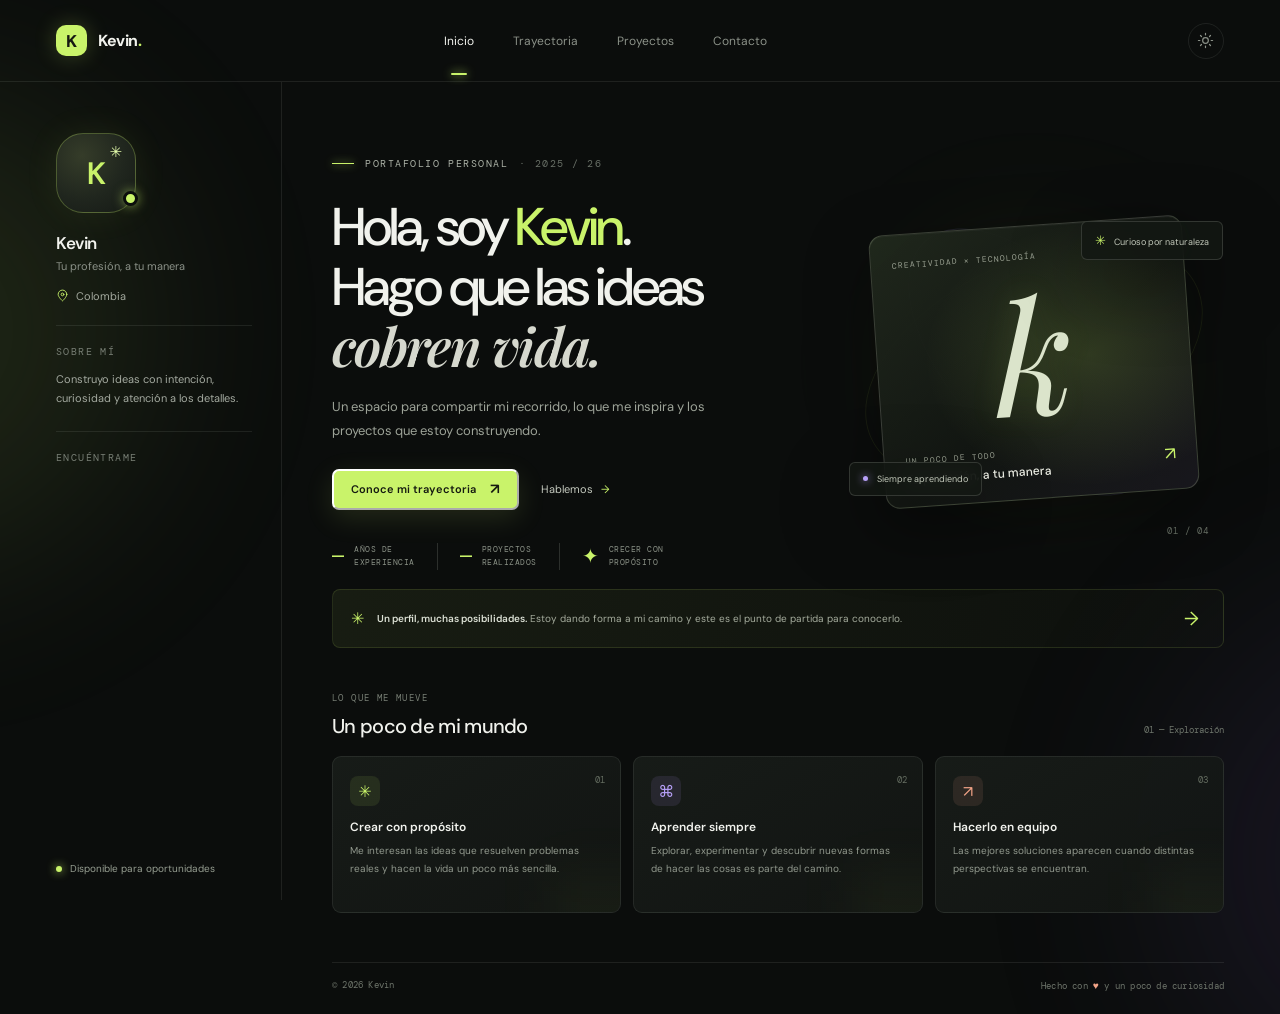
==== index.html @ b591866c "Primera versión del portafolio" ====
<!doctype html>
<html lang="es">
  <head>
    <meta charset="utf-8" />
    <meta name="viewport" content="width=device-width, initial-scale=1" />
    <meta name="theme-color" content="#0b0d0c" />
    <meta name="description" content="Portafolio, hoja de vida y perfil profesional de Kevin." />
    <title>Kevin — Portafolio & hoja de vida</title>
    <link rel="icon" href="data:image/svg+xml,%3Csvg xmlns='http://www.w3.org/2000/svg' viewBox='0 0 64 64'%3E%3Crect width='64' height='64' rx='18' fill='%23c9f36a'/%3E%3Ctext x='50%25' y='55%25' dominant-baseline='middle' text-anchor='middle' font-family='Arial' font-size='34' font-weight='700' fill='%230b0d0c'%3EK%3C/text%3E%3C/svg%3E" />
    <link rel="stylesheet" href="styles.css" />
    <script type="module" src="js/main.js"></script>
  </head>
  <body>
    <div class="ambient ambient-one" aria-hidden="true"></div>
    <div class="ambient ambient-two" aria-hidden="true"></div>
    <header class="topbar">
      <a class="brand" href="#inicio" aria-label="Kevin, inicio"><span class="brand-mark">K</span><span>Kevin<span class="brand-dot">.</span></span></a>
      <button class="menu-toggle" aria-label="Abrir menú" aria-expanded="false" aria-controls="site-nav"><span></span><span></span></button>
      <nav class="nav" id="site-nav" aria-label="Navegación principal">
        <button class="nav-link active" data-view="inicio" aria-current="page">Inicio</button>
        <button class="nav-link" data-view="trayectoria">Trayectoria</button>
        <button class="nav-link" data-view="proyectos">Proyectos</button>
        <button class="nav-link" data-view="contacto">Contacto</button>
      </nav>
      <button class="theme-toggle" aria-label="Cambiar a tema claro" title="Cambiar tema"><svg viewBox="0 0 24 24" aria-hidden="true"><circle cx="12" cy="12" r="4"/><path d="M12 2v2m0 16v2M4.93 4.93l1.42 1.42m11.3 11.3 1.42 1.42M2 12h2m16 0h2M4.93 19.07l1.42-1.42m11.3-11.3 1.42-1.42"/></svg></button>
    </header>

    <main class="page-shell">
      <aside class="side-rail" aria-label="Información de perfil">
        <div class="avatar-wrap"><div class="avatar">K<span class="avatar-spark">✳</span></div><span class="online-dot" aria-label="Disponible para conversar"></span></div>
        <p class="rail-name" data-profile="name">Kevin</p>
        <p class="rail-role" data-profile="role">Tu profesión, a tu manera</p>
        <div class="rail-location"><svg viewBox="0 0 24 24" aria-hidden="true"><path d="M20 10c0 5-8 12-8 12S4 15 4 10a8 8 0 1 1 16 0Z"/><circle cx="12" cy="10" r="2.5"/></svg><span data-profile="location">Colombia</span></div>
        <div class="rail-divider"></div>
        <p class="rail-label">SOBRE MÍ</p>
        <p class="rail-bio" data-profile="shortBio">Construyo ideas con intención, curiosidad y atención a los detalles.</p>
        <div class="rail-divider"></div>
        <p class="rail-label">ENCUÉNTRAME</p>
        <div class="mini-socials" id="mini-socials"></div>
        <div class="rail-bottom"><span class="status-pulse"></span> Disponible para oportunidades</div>
      </aside>

      <div class="content-column">
        <section class="view active" id="view-inicio" data-view-panel="inicio" aria-labelledby="hero-title">
          <div class="hero-grid">
            <div class="hero-copy">
              <div class="eyebrow"><span class="eyebrow-line"></span> PORTAFOLIO PERSONAL <span class="eyebrow-year">· 2025 / 26</span></div>
              <h1 id="hero-title">Hola, soy <span class="name-highlight" data-profile="firstName">Kevin</span>.<br />Hago que las ideas<br /><span class="serif-accent">cobren vida.</span></h1>
              <p class="hero-description" data-profile="intro">Un espacio para compartir mi recorrido, lo que me inspira y los proyectos que estoy construyendo.</p>
              <div class="hero-actions"><button class="button button-primary" data-navigate="trayectoria">Conoce mi trayectoria <span aria-hidden="true">↗</span></button><button class="text-link" data-navigate="contacto">Hablemos <span aria-hidden="true">→</span></button></div>
              <div class="hero-meta"><div class="meta-item"><span class="meta-number" data-stat="years">—</span><span class="meta-caption">AÑOS DE<br />EXPERIENCIA</span></div><span class="meta-separator"></span><div class="meta-item"><span class="meta-number" data-stat="projects">—</span><span class="meta-caption">PROYECTOS<br />REALIZADOS</span></div><span class="meta-separator"></span><div class="meta-item"><span class="meta-number" data-stat="focus">✦</span><span class="meta-caption">CRECER CON<br />PROPÓSITO</span></div></div>
            </div>
            <div class="hero-art" aria-label="Tarjeta visual de perfil"><div class="art-orbit orbit-one"></div><div class="art-orbit orbit-two"></div><div class="art-glow"></div><div class="art-card"><div class="art-card-top"><span class="art-label">CREATIVIDAD × TECNOLOGÍA</span><span class="art-menu">···</span></div><div class="art-monogram" data-monogram>k<span>.</span></div><div class="art-card-bottom"><div><span class="art-caption">UN POCO DE TODO</span><strong data-profile="role">Tu profesión, a tu manera</strong></div><span class="art-arrow">↗</span></div></div><div class="floating-tag tag-top"><span class="tag-star">✳</span> Curioso por naturaleza</div><div class="floating-tag tag-bottom"><span class="tag-pip"></span> Siempre aprendiendo</div><div class="art-index">01 / 04</div></div>
          </div>
          <div class="intro-strip"><div class="strip-icon">✳</div><p><strong>Un perfil, muchas posibilidades.</strong> Estoy dando forma a mi camino y este es el punto de partida para conocerlo.</p><button class="strip-link" data-navigate="trayectoria" aria-label="Ver hoja de vida">→</button></div>
          <div class="section-heading"><div><p class="section-kicker">LO QUE ME MUEVE</p><h2>Un poco de mi mundo</h2></div><span class="heading-note">01 — Exploración</span></div>
          <div class="interest-grid"><article class="interest-card"><span class="interest-index">01</span><div class="interest-icon icon-lime">✳</div><h3>Crear con propósito</h3><p>Me interesan las ideas que resuelven problemas reales y hacen la vida un poco más sencilla.</p><span class="card-glint"></span></article><article class="interest-card"><span class="interest-index">02</span><div class="interest-icon icon-violet">⌘</div><h3>Aprender siempre</h3><p>Explorar, experimentar y descubrir nuevas formas de hacer las cosas es parte del camino.</p><span class="card-glint"></span></article><article class="interest-card"><span class="interest-index">03</span><div class="interest-icon icon-peach">↗</div><h3>Hacerlo en equipo</h3><p>Las mejores soluciones aparecen cuando distintas perspectivas se encuentran.</p><span class="card-glint"></span></article></div>
        </section>

        <section class="view" id="view-trayectoria" data-view-panel="trayectoria" aria-labelledby="journey-title" hidden>
          <div class="page-heading"><p class="section-kicker">EL CAMINO HASTA AQUÍ <span>02 / 04</span></p><h1 id="journey-title">Trayectoria<span class="heading-period">.</span></h1><p>Una mirada a las experiencias, aprendizajes y habilidades que forman mi recorrido.</p></div>
          <div class="resume-columns"><div class="resume-main"><div class="section-heading compact"><div><p class="section-kicker">EXPERIENCIA</p><h2>Donde he aportado</h2></div></div><div class="timeline" id="experience-list"></div><div class="section-heading compact education-heading"><div><p class="section-kicker">FORMACIÓN</p><h2>Lo que he aprendido</h2></div></div><div class="timeline" id="education-list"></div></div><aside class="resume-aside"><div class="skill-card"><p class="section-kicker">HERRAMIENTAS & HABILIDADES</p><h3>Mi caja de herramientas</h3><p class="skill-intro">Cada reto es una oportunidad para aprender algo nuevo.</p><div class="skill-list" id="skills-list"></div></div><div class="quote-card"><div class="quote-mark">“</div><p data-profile="quote">Las buenas ideas toman forma cuando les damos el espacio para crecer.</p><span data-profile="name">Kevin</span></div><div class="download-card"><span class="download-icon">✳</span><span><strong>Hoja de vida en línea</strong><small>Consulta mi trayectoria aquí</small></span><span class="download-arrow">↗</span></div></aside></div>
        </section>

        <section class="view" id="view-proyectos" data-view-panel="proyectos" aria-labelledby="projects-title" hidden>
          <div class="page-heading"><p class="section-kicker">EN LO QUE ESTOY TRABAJANDO <span>03 / 04</span></p><h1 id="projects-title">Proyectos<span class="heading-period">.</span></h1><p>Ideas en proceso, experimentos y cosas que algún día empezaron con un «¿y si…?».</p></div>
          <div class="github-banner"><div class="github-banner-copy"><span class="github-kicker"><span class="github-live-dot"></span> CONECTADO CON GITHUB</span><h2>El código habla.<br /><span>Muy pronto, aquí.</span></h2><p>Mis repositorios públicos aparecerán automáticamente en cuanto publique mis primeros proyectos.</p><a class="github-profile-link" data-github-link href="https://github.com" target="_blank" rel="noreferrer">Visitar mi perfil de GitHub <span>↗</span></a></div><div class="github-visual" aria-hidden="true"><div class="github-ring ring-outer"></div><div class="github-ring ring-inner"></div><div class="github-mark">⌘</div><div class="github-spark spark-a">✦</div><div class="github-spark spark-b">✳</div><div class="github-stats"><span class="stat-dot"></span> REPOSITORIOS <strong id="repo-count">—</strong></div></div></div>
          <div class="repo-header"><div><p class="section-kicker">EN MI PERFIL</p><h2>Últimos repositorios</h2></div><span class="repo-sort">Actualizados recientemente <span>⌄</span></span></div><div class="repo-grid" id="repo-grid"><div class="repo-loading"><span class="loader-dot"></span> Consultando GitHub…</div></div><p class="github-note" id="github-note">Los proyectos se actualizan automáticamente desde GitHub.</p>
        </section>

        <section class="view" id="view-contacto" data-view-panel="contacto" aria-labelledby="contact-title" hidden>
          <div class="page-heading"><p class="section-kicker">UNA CONVERSACIÓN PUEDE SER EL COMIENZO <span>04 / 04</span></p><h1 id="contact-title">Hablemos<span class="heading-period">.</span></h1><p>¿Tienes una idea, una oportunidad o simplemente quieres saludar? Me encantará leerte.</p></div>
          <div class="contact-layout"><div class="contact-card"><div class="contact-orb"></div><p class="section-kicker">ESTOY A UN MENSAJE</p><h2>Las buenas cosas<br /><span>empiezan hablando.</span></h2><p class="contact-copy">Puedes encontrarme en mis redes o escribirme directamente. Siempre estoy abierto a conocer personas y nuevas ideas.</p><a class="button button-primary email-button" data-email-link href="mailto:hola@ejemplo.com">Escríbeme un correo <span>↗</span></a><div class="contact-decoration">✳</div></div><div class="social-panel"><p class="section-kicker">SIGAMOS EN CONTACTO</p><h3>También estoy por aquí</h3><div class="social-list" id="social-list"></div><div class="social-hint">Elige tu plataforma favorita <span>↗</span></div></div></div>
          <div class="contact-footer"><span class="footer-spark">✳</span><p>Gracias por pasar por aquí. <span>Que tengas un gran día.</span></p><span class="footer-signature">K.</span></div>
        </section>
        <footer class="site-footer"><span>© <span id="current-year"></span> <span data-profile="name">Kevin</span></span><span>Hecho con <b>♥</b> y un poco de curiosidad</span></footer>
      </div>
    </main>
    <div class="toast" role="status" aria-live="polite"></div>
  </body>
</html>
---- styles.css ----
@import url('https://fonts.googleapis.com/css2?family=DM+Mono:wght@400;500&family=DM+Sans:wght@400;500;600;700&family=Playfair+Display:ital,wght@0,600;1,600&display=swap');

:root{color-scheme:dark;--bg:#0b0d0c;--panel:#111411;--card:#151916;--card-soft:#171b18;--text:#f1f2ed;--muted:#8b9188;--dim:#596057;--line:rgba(233,239,226,.09);--line-strong:rgba(233,239,226,.15);--lime:#c9f36a;--lime-soft:rgba(201,243,106,.1);--violet:#b7a0f8;--coral:#f2a488;--blue:#82aaff;--shadow:0 24px 80px rgba(0,0,0,.3);--sans:'DM Sans',Inter,ui-sans-serif,system-ui,-apple-system,'Segoe UI',sans-serif;--mono:'DM Mono',ui-monospace,SFMono-Regular,Consolas,monospace;--serif:'Playfair Display',Georgia,serif;font-family:var(--sans);font-synthesis:none;text-rendering:optimizeLegibility;-webkit-font-smoothing:antialiased}*{box-sizing:border-box}body{margin:0;min-height:100vh;background:var(--bg);color:var(--text);transition:background .3s,color .3s;overflow-x:hidden}button,a{-webkit-tap-highlight-color:transparent}button{font:inherit}a{color:inherit;text-decoration:none}button:focus-visible,a:focus-visible{outline:2px solid var(--lime);outline-offset:4px}.ambient{position:fixed;pointer-events:none;filter:blur(110px);opacity:.12;z-index:-1;border-radius:50%}.ambient-one{width:460px;height:460px;background:#b3e563;top:100px;left:-320px}.ambient-two{width:520px;height:520px;background:#7053b7;right:-410px;top:600px}.topbar{height:82px;max-width:1392px;margin:auto;padding:0 56px;display:flex;align-items:center;border-bottom:1px solid var(--line);position:relative;z-index:20}.brand{display:flex;align-items:center;gap:11px;font-size:16px;letter-spacing:-.5px;font-weight:700}.brand-mark{width:31px;height:31px;border-radius:10px;background:var(--lime);color:#151811;display:grid;place-items:center;font-weight:800;font-size:17px;box-shadow:0 0 22px rgba(201,243,106,.24)}.brand-dot,.heading-period{color:var(--lime)}.nav{display:flex;align-items:center;gap:7px;margin:0 auto;padding-left:84px}.nav-link{position:relative;border:0;background:none;color:var(--muted);font-size:12px;padding:11px 16px;cursor:pointer;transition:color .2s}.nav-link:hover,.nav-link.active{color:var(--text)}.nav-link.active:after{content:"";position:absolute;bottom:-15px;left:50%;transform:translateX(-50%);width:16px;height:2px;border-radius:5px;background:var(--lime);box-shadow:0 0 10px var(--lime)}.theme-toggle{margin-left:auto;width:36px;height:36px;border:1px solid var(--line);border-radius:50%;display:grid;place-items:center;color:var(--muted);background:transparent;cursor:pointer;transition:.25s}.theme-toggle:hover{color:var(--lime);border-color:rgba(201,243,106,.4);transform:rotate(25deg)}.theme-toggle svg,.rail-location svg{fill:none;stroke:currentColor;stroke-width:1.7;stroke-linecap:round;stroke-linejoin:round;width:17px;height:17px}.menu-toggle{display:none}.page-shell{max-width:1392px;padding:0 56px;margin:0 auto;display:grid;grid-template-columns:226px minmax(0,1fr);gap:50px}.side-rail{position:sticky;top:0;align-self:start;min-height:calc(100vh - 82px);height:calc(100vh - 82px);border-right:1px solid var(--line);padding:51px 29px 25px 0;display:flex;flex-direction:column}.avatar-wrap{width:80px;height:80px;position:relative;margin-bottom:19px}.avatar{width:80px;height:80px;border-radius:27px;background:radial-gradient(circle at 32% 28%,#353c29,#20261e 56%,#151915);border:1px solid rgba(201,243,106,.28);display:grid;place-items:center;font-size:31px;font-weight:600;color:var(--lime);box-shadow:0 0 35px rgba(201,243,106,.08);position:relative}.avatar-spark{position:absolute;font-size:15px;right:13px;top:8px;color:#e7ffae}.online-dot{position:absolute;right:-2px;bottom:7px;width:15px;height:15px;border:3px solid var(--bg);background:var(--lime);border-radius:50%;box-shadow:0 0 11px rgba(201,243,106,.6)}.rail-name{font-weight:600;font-size:17px;letter-spacing:-.4px;margin:0 0 4px}.rail-role{font-size:11px;line-height:1.5;color:var(--muted);margin:0 0 14px}.rail-location{display:flex;align-items:center;gap:7px;color:#a3a99e;font-size:11px}.rail-location svg{width:13px;height:13px;color:var(--lime)}.rail-divider{height:1px;background:var(--line);margin:22px 0 19px}.rail-label,.section-kicker{font:10px var(--mono);letter-spacing:1.4px;color:#777e74;margin:0}.rail-bio{font-size:11px;line-height:1.8;color:#a4aaa0;margin:12px 0 0}.mini-socials{display:flex;gap:8px;margin-top:13px}.mini-social{width:31px;height:31px;border-radius:9px;border:1px solid var(--line);display:grid;place-items:center;color:#9da398;transition:.2s}.mini-social:hover{border-color:rgba(201,243,106,.45);color:var(--lime);transform:translateY(-2px);background:var(--lime-soft)}.mini-social svg,.social-icon svg{width:15px;height:15px;fill:none;stroke:currentColor;stroke-width:1.6;stroke-linecap:round;stroke-linejoin:round}.rail-bottom{margin-top:auto;color:#969e91;font-size:10px;display:flex;align-items:center;gap:8px}.status-pulse,.github-live-dot{width:6px;height:6px;border-radius:50%;background:var(--lime);box-shadow:0 0 10px var(--lime)}.content-column{min-width:0}.view{padding:57px 0 0;animation:rise .35s ease both}.view[hidden]{display:none}@keyframes rise{from{opacity:0;transform:translateY(8px)}to{opacity:1;transform:translateY(0)}}.hero-grid{min-height:446px;display:grid;grid-template-columns:1.12fr .88fr;align-items:center;gap:28px}.hero-copy{padding:7px 0 4px}.eyebrow{font:10px var(--mono);letter-spacing:1.55px;color:#acb2a7;display:flex;align-items:center;gap:11px}.eyebrow-line{height:1px;width:22px;background:var(--lime);box-shadow:0 0 8px var(--lime)}.eyebrow-year{color:#686f66}.hero-copy h1{margin:27px 0 16px;font-size:clamp(39px,4.15vw,59px);line-height:1.12;letter-spacing:-2.9px;font-weight:500}.name-highlight{color:var(--lime)}.serif-accent{font-family:var(--serif);font-style:italic;font-weight:600;letter-spacing:-1.7px;color:#d6d8ce}.hero-description{max-width:390px;color:#9da398;font-size:13px;line-height:1.9;margin:0}.hero-actions{display:flex;align-items:center;gap:22px;margin-top:25px}.button{height:41px;padding:0 17px;display:inline-flex;align-items:center;gap:14px;font-size:11px;font-weight:600;border-radius:7px;cursor:pointer;transition:transform .2s,box-shadow .2s}.button:hover{transform:translateY(-2px)}.button-primary{background:var(--lime);color:#151a10;box-shadow:0 8px 28px rgba(201,243,106,.13)}.button-primary:hover{box-shadow:0 10px 34px rgba(201,243,106,.24)}.button-primary span{font-size:15px}.text-link{border:0;background:none;color:#c4c9be;font-size:11px;cursor:pointer;padding:8px 0}.text-link span{color:var(--lime);padding-left:5px}.hero-meta{display:flex;align-items:center;gap:22px;margin-top:33px}.meta-item{display:flex;align-items:center;gap:11px}.meta-number{font:20px var(--mono);color:var(--lime);letter-spacing:-1px}.meta-caption{font:8px/1.65 var(--mono);letter-spacing:.5px;color:#8a9186}.meta-separator{width:1px;height:27px;background:var(--line-strong)}.hero-art{height:380px;position:relative;display:grid;place-items:center}.art-glow{position:absolute;width:230px;height:230px;border-radius:50%;background:rgba(184,224,91,.08);filter:blur(70px)}.art-orbit{position:absolute;border:1px solid rgba(201,243,106,.08);border-radius:50%;transform:rotate(-25deg)}.orbit-one{width:360px;height:205px}.orbit-two{width:326px;height:168px;transform:rotate(48deg);border-color:rgba(175,147,245,.12)}.art-card{z-index:1;position:relative;width:min(100%,314px);height:274px;border:1px solid rgba(220,239,198,.19);border-radius:14px;background:linear-gradient(140deg,rgba(34,42,30,.92),rgba(19,23,19,.97) 55%,rgba(25,24,30,.95));box-shadow:0 20px 65px rgba(0,0,0,.35),inset 0 1px rgba(255,255,255,.04);padding:19px 21px;overflow:hidden;transform:rotate(-4deg);transition:transform .35s,border-color .35s}.art-card:before{content:"";position:absolute;inset:-20% -10%;background:radial-gradient(ellipse at 65% 49%,rgba(201,243,106,.16),transparent 48%);pointer-events:none}.hero-art:hover .art-card{transform:rotate(-1deg) translateY(-4px);border-color:rgba(201,243,106,.35)}.art-card-top,.art-card-bottom{display:flex;justify-content:space-between;align-items:center;position:relative}.art-label,.art-caption{font:8px var(--mono);letter-spacing:1px;color:#9ba293}.art-menu{letter-spacing:2px;color:#788071}.art-monogram{position:absolute;inset:48px 0 29px;display:grid;place-items:center;font-family:var(--serif);font-style:italic;font-size:154px;line-height:1;color:#dbe4cb;text-shadow:0 0 32px rgba(201,243,106,.12)}.art-monogram span{color:var(--lime)}.art-card-bottom{position:absolute;bottom:19px;left:21px;right:21px}.art-card-bottom>div{display:grid;gap:6px}.art-card-bottom strong{font-size:12px;font-weight:500;color:#f0f2e8}.art-arrow{font-size:18px;color:var(--lime)}.floating-tag{position:absolute;z-index:2;border:1px solid var(--line-strong);background:rgba(19,23,19,.88);backdrop-filter:blur(10px);border-radius:6px;padding:10px 13px;color:#c2c8ba;font-size:9px;box-shadow:var(--shadow)}.tag-top{top:49px;right:1px}.tag-bottom{bottom:56px;left:5px}.tag-star{color:var(--lime);font-size:13px;margin-right:6px}.tag-pip{display:inline-block;width:5px;height:5px;border-radius:50%;background:var(--violet);margin:0 7px 1px 0;box-shadow:0 0 8px var(--violet)}.art-index{position:absolute;right:15px;bottom:15px;font:9px var(--mono);letter-spacing:1px;color:#687065}.intro-strip{display:flex;align-items:center;gap:13px;padding:15px 18px;background:linear-gradient(100deg,rgba(201,243,106,.065),rgba(201,243,106,.016));border:1px solid rgba(201,243,106,.12);border-radius:8px;margin:4px 0 44px}.strip-icon{font-size:16px;color:var(--lime)}.intro-strip p{font-size:10px;color:#a6ad9e;margin:0;line-height:1.7;flex:1}.intro-strip strong{font-weight:600;color:#dce1d5}.strip-link{border:0;background:none;color:var(--lime);font-size:19px;cursor:pointer}.section-heading{display:flex;justify-content:space-between;align-items:end;margin-bottom:17px}.section-heading .section-kicker{font-size:9px;margin-bottom:9px}.section-heading h2{font-size:20px;letter-spacing:-.7px;font-weight:500;margin:0}.heading-note{font:9px var(--mono);color:#6f766c;padding-bottom:3px}.interest-grid{display:grid;grid-template-columns:repeat(3,1fr);gap:12px}.interest-card{position:relative;overflow:hidden;border:1px solid var(--line);background:linear-gradient(150deg,rgba(25,30,26,.88),rgba(18,21,19,.9));border-radius:9px;padding:19px 17px 18px;min-height:157px;transition:transform .24s,border-color .24s,background .24s}.interest-card:hover{transform:translateY(-3px);border-color:rgba(201,243,106,.3);background:linear-gradient(150deg,rgba(31,38,29,.95),rgba(18,21,19,.96))}.interest-index{position:absolute;right:15px;top:17px;font:9px var(--mono);color:#656d61}.interest-icon{width:30px;height:30px;border-radius:8px;display:grid;place-items:center;font-size:16px;margin-bottom:13px}.icon-lime{color:var(--lime);background:rgba(201,243,106,.09)}.icon-violet{color:var(--violet);background:rgba(183,160,248,.1)}.icon-peach{color:var(--coral);background:rgba(242,164,136,.1)}.interest-card h3{font-size:12px;margin:0 0 7px;font-weight:600}.interest-card p{font-size:10px;line-height:1.8;color:#92998e;margin:0}.card-glint{position:absolute;bottom:-40px;right:-30px;width:100px;height:80px;background:rgba(201,243,106,.045);filter:blur(28px)}.site-footer{display:flex;justify-content:space-between;gap:16px;border-top:1px solid var(--line);margin-top:49px;padding:16px 0 22px;font:9px var(--mono);color:#6e756b;letter-spacing:.2px}.site-footer b{color:var(--coral);font-size:10px}.page-heading{padding:9px 0 32px}.page-heading .section-kicker{display:flex;justify-content:space-between;max-width:510px}.page-heading .section-kicker span{color:#626a60}.page-heading h1{font-size:46px;letter-spacing:-2.2px;font-weight:500;margin:20px 0 9px}.page-heading>p:last-child{font-size:12px;color:#9ca298;max-width:520px;line-height:1.8;margin:0}.resume-columns{display:grid;grid-template-columns:minmax(0,1.48fr) minmax(220px,.8fr);gap:32px}.section-heading.compact{margin-bottom:19px}.section-heading.compact h2{font-size:16px}.section-heading.compact .section-kicker{font-size:9px}.timeline{border-left:1px solid rgba(201,243,106,.21);margin:0 0 29px 7px;padding-left:21px;display:grid;gap:19px}.timeline-entry{position:relative;padding:1px 0 0}.timeline-entry:before{content:"";position:absolute;width:7px;height:7px;background:var(--lime);border-radius:50%;left:-25px;top:5px;box-shadow:0 0 10px rgba(201,243,106,.5)}.timeline-date{font:9px var(--mono);color:var(--lime);letter-spacing:.35px}.timeline-entry h3{font-size:12px;font-weight:600;margin:7px 0 4px}.timeline-org{font-size:10px;color:#abb1a7}.timeline-entry p{font-size:10px;color:#858d81;line-height:1.75;margin:8px 0 0}.empty-timeline{color:#7f887b;font-size:11px;line-height:1.8;padding:4px 0}.education-heading{margin-top:35px}.resume-aside{display:flex;flex-direction:column;gap:13px}.skill-card{border:1px solid var(--line);background:linear-gradient(145deg,#171c18,#111411);border-radius:9px;padding:19px}.skill-card h3{font-size:14px;font-weight:500;margin:12px 0 6px}.skill-intro{font-size:10px;line-height:1.7;color:#8a9286;margin:0 0 20px}.skill-list{display:grid;gap:16px}.skill-group{font:8px var(--mono);color:#70786c;letter-spacing:1px;margin:5px 0 -7px}.skill-label{display:flex;justify-content:space-between;font-size:9px;color:#c4cabe;margin-bottom:7px}.skill-label span:last-child{color:#7f887d;font-family:var(--mono)}.skill-track{height:3px;border-radius:5px;background:#282e27;overflow:hidden}.skill-fill{height:100%;border-radius:5px;background:linear-gradient(90deg,#879f50,var(--lime));box-shadow:0 0 8px rgba(201,243,106,.25)}.quote-card{position:relative;overflow:hidden;border:1px solid rgba(183,160,248,.15);border-radius:9px;background:linear-gradient(140deg,rgba(183,160,248,.09),rgba(30,25,39,.48));padding:20px 18px 18px}.quote-mark{font:46px Georgia;color:var(--violet);height:31px;opacity:.8}.quote-card p{font:italic 12px/1.75 var(--serif);color:#d0cadf;margin:9px 0 13px}.quote-card>span{font:8px var(--mono);color:#9a8fba}.download-card{display:flex;align-items:center;gap:11px;border:1px solid var(--line);border-radius:8px;padding:13px;transition:.2s}.download-card:hover{border-color:rgba(201,243,106,.35);transform:translateY(-2px)}.download-icon{width:30px;height:30px;border-radius:8px;background:var(--lime-soft);color:var(--lime);display:grid;place-items:center;font-size:19px}.download-card>span:nth-child(2){display:grid;gap:4px;flex:1}.download-card strong{font-size:9px;font-weight:600}.download-card small{font:8px var(--mono);color:#7f877b}.download-arrow{color:var(--lime);font-size:14px}.github-banner{position:relative;overflow:hidden;min-height:223px;border:1px solid rgba(201,243,106,.19);border-radius:12px;background:radial-gradient(ellipse at 84% 48%,rgba(95,122,51,.17),transparent 37%),linear-gradient(111deg,#171d16,#131713 58%,#181a16);display:grid;grid-template-columns:1.1fr .9fr;margin-bottom:35px;box-shadow:0 12px 46px rgba(0,0,0,.16)}.github-banner-copy{position:relative;z-index:2;padding:24px 26px}.github-kicker{font:8px var(--mono);letter-spacing:1.2px;color:#99aa84;display:flex;align-items:center;gap:8px}.github-live-dot{width:5px;height:5px}.github-banner h2{font-size:24px;line-height:1.2;letter-spacing:-1px;font-weight:500;margin:15px 0 9px}.github-banner h2 span{color:var(--lime);font-family:var(--serif);font-style:italic}.github-banner-copy>p{color:#9da496;font-size:10px;line-height:1.7;max-width:350px;margin:0}.github-profile-link{display:inline-flex;gap:9px;align-items:center;color:var(--lime);font-size:10px;margin-top:14px}.github-profile-link span{font-size:14px}.github-visual{position:relative;min-height:220px;display:grid;place-items:center}.github-ring{position:absolute;border:1px solid rgba(201,243,106,.12);border-radius:50%;transform:rotate(-18deg)}.ring-outer{width:205px;height:145px}.ring-inner{width:165px;height:111px;transform:rotate(47deg);border-color:rgba(183,160,248,.18)}.github-mark{width:73px;height:73px;border:1px solid rgba(201,243,106,.35);border-radius:23px;background:linear-gradient(145deg,rgba(201,243,106,.15),rgba(201,243,106,.025));color:var(--lime);display:grid;place-items:center;font-size:34px;box-shadow:0 0 40px rgba(201,243,106,.12);transform:rotate(-7deg)}.github-spark{position:absolute;color:var(--lime)}.spark-a{top:48px;right:35px;font-size:15px}.spark-b{bottom:48px;left:36px;color:var(--violet);font-size:14px}.github-stats{position:absolute;bottom:13px;right:16px;font:7px var(--mono);letter-spacing:.8px;color:#81897b;display:flex;align-items:center;gap:6px}.stat-dot{width:4px;height:4px;border-radius:50%;background:var(--lime)}.github-stats strong{color:var(--text);font-size:9px}.repo-header{display:flex;justify-content:space-between;align-items:end;margin-bottom:14px}.repo-header .section-kicker{font-size:9px;margin-bottom:8px}.repo-header h2{font-size:16px;font-weight:500;margin:0}.repo-sort{font:8px var(--mono);color:#81887c}.repo-sort span{padding-left:5px}.repo-grid{display:grid;grid-template-columns:repeat(2,minmax(0,1fr));gap:10px}.repo-loading{grid-column:1/-1;display:flex;align-items:center;gap:10px;padding:26px;border:1px solid var(--line);border-radius:8px;color:#92998c;font-size:10px}.loader-dot{width:8px;height:8px;border:1px solid var(--lime);border-right-color:transparent;border-radius:50%;animation:spin .7s linear infinite}@keyframes spin{to{transform:rotate(360deg)}}.empty-repos{grid-column:1/-1;border:1px dashed rgba(201,243,106,.19);border-radius:9px;min-height:205px;padding:24px;display:flex;flex-direction:column;align-items:center;justify-content:center;text-align:center;background:radial-gradient(ellipse at 50% 0,rgba(201,243,106,.055),transparent 55%)}.empty-spark{font-size:19px;color:var(--lime);margin-bottom:7px;text-shadow:0 0 15px rgba(201,243,106,.4)}.empty-label{font:8px var(--mono);letter-spacing:1.5px;color:#858f77}.empty-repos h3{font-size:15px;line-height:1.4;font-weight:500;margin:10px 0 6px}.empty-repos p{font-size:9px;line-height:1.7;color:#8d9588;max-width:330px;margin:0}.empty-repos a{color:var(--lime);font-size:9px;margin-top:12px}.empty-repos a span{padding-left:5px}.repo-card{border:1px solid var(--line);border-radius:8px;background:linear-gradient(140deg,#151a16,#111411);padding:14px;min-width:0;transition:transform .2s,border-color .2s}.repo-card:hover{transform:translateY(-2px);border-color:rgba(201,243,106,.24)}.repo-card-top{display:flex;justify-content:space-between;align-items:center}.repo-glyph{color:var(--lime);font-size:15px}.repo-visibility{font:7px var(--mono);color:#788073;border:1px solid var(--line);border-radius:9px;padding:4px 7px}.repo-title{display:inline-flex;align-items:center;gap:6px;color:#e0e5d9;font-size:11px;font-weight:600;margin-top:9px}.repo-title:hover{color:var(--lime)}.repo-title span{font-size:12px;color:#858d80}.repo-description{height:31px;overflow:hidden;display:-webkit-box;-webkit-line-clamp:2;-webkit-box-orient:vertical;color:#90988d;font-size:9px;line-height:1.7;margin:6px 0 10px}.repo-bottom{display:flex;gap:12px;align-items:center;border-top:1px solid var(--line);padding-top:9px}.repo-language,.repo-metric{font:8px var(--mono);color:#9ba295;display:flex;align-items:center;gap:5px}.repo-language{margin-right:auto}.repo-language i{width:6px;height:6px;border-radius:50%;background:var(--language-color)}.repo-metric svg{width:10px;height:10px;fill:none;stroke:currentColor;stroke-width:1.4;stroke-linecap:round;stroke-linejoin:round}.repo-updated{font:7px var(--mono);color:#687065;margin-top:8px}.github-note{font:8px var(--mono);color:#6f776c;margin:12px 0 0}.contact-layout{display:grid;grid-template-columns:1.1fr .9fr;gap:13px}.contact-card,.social-panel{position:relative;overflow:hidden;border:1px solid var(--line);border-radius:10px;min-height:277px;padding:24px}.contact-card{background:radial-gradient(ellipse at 90% 15%,rgba(201,243,106,.11),transparent 38%),linear-gradient(145deg,#171d16,#111411)}.contact-orb{position:absolute;right:-65px;bottom:-100px;width:210px;height:210px;border-radius:50%;background:rgba(201,243,106,.08);filter:blur(45px)}.contact-card h2{font-size:25px;line-height:1.2;letter-spacing:-1px;font-weight:500;margin:20px 0 11px;position:relative}.contact-card h2 span{font-family:var(--serif);font-style:italic;color:var(--lime)}.contact-copy{max-width:315px;font-size:10px;color:#969e90;line-height:1.8;margin:0}.email-button{margin-top:17px;position:relative;z-index:1}.contact-decoration{position:absolute;right:24px;top:40px;font-size:43px;color:rgba(201,243,106,.2);text-shadow:0 0 25px rgba(201,243,106,.2)}.social-panel{padding:24px 22px;background:linear-gradient(145deg,#141816,#101210)}.social-panel h3{font-size:15px;font-weight:500;margin:11px 0 15px}.social-list{display:grid;gap:8px}.social-row{display:flex;align-items:center;gap:10px;padding:9px;border:1px solid var(--line);border-radius:7px;transition:.2s}.social-row:hover{transform:translateX(3px);border-color:rgba(201,243,106,.3);background:rgba(201,243,106,.035)}.social-icon{width:29px;height:29px;border-radius:8px;background:var(--social-soft);color:var(--social-color);display:grid;place-items:center}.social-info{display:grid;gap:3px;flex:1}.social-info strong{font-size:9px;font-weight:600}.social-info small{font-size:8px;color:#7f877d}.social-arrow{font-size:13px;color:#80887b}.social-hint{display:flex;justify-content:space-between;font:8px var(--mono);color:#6e776b;margin-top:13px}.social-hint span{color:var(--lime)}.contact-footer{margin-top:28px;display:flex;align-items:center;gap:9px;color:#828a7e}.footer-spark{font-size:15px;color:var(--lime)}.contact-footer p{font-size:9px;margin:0}.contact-footer p span{color:#b3baae}.footer-signature{font:italic 18px var(--serif);color:var(--lime);margin-left:auto}.toast{position:fixed;bottom:19px;left:50%;transform:translate(-50%,15px);opacity:0;background:#242a22;border:1px solid rgba(201,243,106,.2);color:var(--text);padding:10px 15px;border-radius:7px;font-size:10px;z-index:40;transition:.2s;pointer-events:none}.toast.visible{opacity:1;transform:translate(-50%,0)}

/* Tema claro */
body.light{color-scheme:light;--bg:#f4f5f0;--panel:#fff;--card:#fff;--card-soft:#f0f2ec;--text:#20251f;--muted:#687165;--dim:#9ba296;--line:rgba(31,39,28,.1);--line-strong:rgba(31,39,28,.16);--lime:#719d20;--lime-soft:rgba(113,157,32,.1);--violet:#7858bd;--coral:#d27352;--blue:#4976c7;--shadow:0 24px 80px rgba(32,39,30,.11)}body.light .ambient{opacity:.08}body.light .topbar{background:rgba(244,245,240,.86)}body.light .art-card,body.light .interest-card,body.light .skill-card,body.light .repo-card,body.light .social-panel{background:linear-gradient(145deg,#fff,#f4f6ef)}body.light .art-monogram{color:#394532}body.light .art-card-bottom strong,body.light .repo-title,body.light .repo-card-top,body.light .interest-card h3{color:#283023}body.light .floating-tag{background:rgba(255,255,255,.88);color:#485043}body.light .github-banner{background:radial-gradient(ellipse at 84% 48%,rgba(113,157,32,.13),transparent 37%),linear-gradient(111deg,#eef3e4,#f7f8f2 58%,#eff2e9)}body.light .github-banner h2{color:#242c1f}body.light .github-banner-copy>p,body.light .contact-copy{color:#667063}body.light .empty-repos h3{color:#283023}body.light .contact-card{background:radial-gradient(ellipse at 90% 15%,rgba(113,157,32,.12),transparent 38%),linear-gradient(145deg,#f0f5e6,#f8f9f4)}body.light .quote-card{background:linear-gradient(140deg,rgba(120,88,189,.1),#f4f0fc)}body.light .quote-card p{color:#514967}body.light .timeline-entry p,body.light .rail-bio,body.light .interest-card p,body.light .page-heading>p:last-child{color:#687165}

@media(max-width:1120px){.topbar{padding:0 34px}.page-shell{padding:0 34px;grid-template-columns:196px minmax(0,1fr);gap:35px}.side-rail{padding-right:22px}.nav{padding-left:40px}.hero-copy h1{font-size:clamp(38px,4.5vw,52px)}.hero-meta{gap:15px}.meta-item{gap:8px}.hero-art{height:340px}.art-card{width:275px;height:247px}.art-monogram{font-size:138px}.floating-tag{font-size:8px}.tag-top{right:-3px}.interest-card{padding:16px 13px}.resume-columns{gap:20px}}
@media(max-width:820px){.topbar{height:70px;padding:0 24px}.nav{padding-left:10px}.page-shell{padding:0 24px;grid-template-columns:170px minmax(0,1fr);gap:25px}.side-rail{min-height:calc(100vh - 70px);height:calc(100vh - 70px);padding-top:38px;padding-right:17px}.hero-grid{grid-template-columns:1fr;gap:0;padding-top:13px}.hero-copy{position:relative;z-index:3}.hero-copy h1{font-size:51px}.hero-art{height:272px;margin-top:-5px}.art-card{width:260px;height:224px}.art-monogram{font-size:125px;inset:35px 0 23px}.art-card-bottom{bottom:15px}.floating-tag.tag-top{right:calc(50% - 160px);top:30px}.floating-tag.tag-bottom{left:calc(50% - 156px);bottom:38px}.orbit-one{width:300px}.orbit-two{width:285px}.art-index{right:calc(50% - 166px)}.intro-strip{margin-top:4px}.interest-grid{grid-template-columns:1fr}.interest-card{min-height:128px;padding:15px 16px 15px 59px}.interest-icon{position:absolute;left:16px;top:19px}.interest-card h3{margin:2px 0 7px}.interest-card p{max-width:430px}.resume-columns{grid-template-columns:1fr}.resume-aside{display:grid;grid-template-columns:1fr 1fr}.download-card{grid-column:1/-1}.github-banner{min-height:205px}.repo-grid{grid-template-columns:1fr}.contact-layout{grid-template-columns:1fr}.contact-card,.social-panel{min-height:auto}.social-panel{padding-bottom:20px}.social-list{grid-template-columns:1fr 1fr}}
@media(max-width:600px){.topbar{padding:0 19px}.menu-toggle{display:flex;flex-direction:column;gap:5px;border:1px solid var(--line);background:transparent;width:35px;height:35px;border-radius:9px;align-items:center;justify-content:center;margin-left:auto;cursor:pointer}.menu-toggle span{width:14px;height:1px;background:#cdd3c6;transition:.2s}.menu-toggle[aria-expanded="true"] span:first-child{transform:translateY(3px) rotate(45deg)}.menu-toggle[aria-expanded="true"] span:last-child{transform:translateY(-3px) rotate(-45deg)}.nav{position:absolute;left:13px;right:13px;top:61px;padding:8px;display:grid;grid-template-columns:1fr 1fr;gap:3px;background:#151915;border:1px solid var(--line-strong);border-radius:11px;box-shadow:var(--shadow);opacity:0;visibility:hidden;transform:translateY(-7px);transition:.2s}.nav.open{opacity:1;visibility:visible;transform:translateY(0)}.nav-link{padding:12px;text-align:left;border-radius:6px}.nav-link.active{background:var(--lime-soft);color:var(--lime)}.nav-link.active:after{display:none}.theme-toggle{margin-left:10px}.page-shell{padding:0 19px;display:block}.side-rail{display:none}.view{padding-top:37px}.hero-grid{padding-top:0}.hero-copy h1{font-size:clamp(40px,11vw,53px);letter-spacing:-2.5px;margin:24px 0 13px}.hero-description{font-size:12px}.hero-actions{margin-top:19px;gap:16px}.hero-meta{margin-top:26px;gap:13px}.meta-number{font-size:17px}.meta-caption{font-size:7px}.hero-art{height:253px;margin-top:2px}.art-card{width:243px;height:213px}.art-monogram{font-size:115px}.floating-tag{padding:8px 10px}.floating-tag.tag-top{right:calc(50% - 150px);top:22px}.floating-tag.tag-bottom{left:calc(50% - 146px);bottom:34px}.art-index{right:calc(50% - 155px);bottom:5px}.intro-strip{padding:12px;margin-bottom:35px}.intro-strip p{font-size:9px}.section-heading h2{font-size:18px}.heading-note{font-size:8px}.site-footer{margin-top:35px;font-size:8px}.site-footer span:last-child{text-align:right}.page-heading{padding-top:5px;padding-bottom:25px}.page-heading h1{font-size:39px;margin-top:17px}.page-heading>p:last-child{font-size:11px}.resume-aside{grid-template-columns:1fr}.download-card{grid-column:auto}.github-banner{grid-template-columns:1fr;min-height:350px}.github-banner-copy{padding:22px}.github-visual{min-height:155px}.github-ring.ring-outer{width:177px;height:125px}.github-ring.ring-inner{width:148px;height:104px}.github-mark{width:61px;height:61px;border-radius:20px;font-size:29px}.github-spark.spark-a{right:calc(50% - 105px);top:16px}.github-spark.spark-b{left:calc(50% - 105px);bottom:19px}.github-stats{bottom:9px;right:11px}.repo-header{align-items:center}.repo-sort{font-size:7px}.repo-header h2{font-size:14px}.empty-repos{min-height:200px;padding:18px}.social-list{grid-template-columns:1fr}.contact-card,.social-panel{padding:20px}.contact-card h2{font-size:23px}.contact-decoration{font-size:36px;right:17px}.contact-footer{margin-top:21px}}
@media(prefers-reduced-motion:reduce){*,*:before,*:after{scroll-behavior:auto!important;animation-duration:.01ms!important;animation-iteration-count:1!important;transition-duration:.01ms!important}}
.social-row-placeholder{cursor:default;border-style:dashed;opacity:.74}.social-row-placeholder:hover{transform:none;border-color:var(--line);background:transparent}
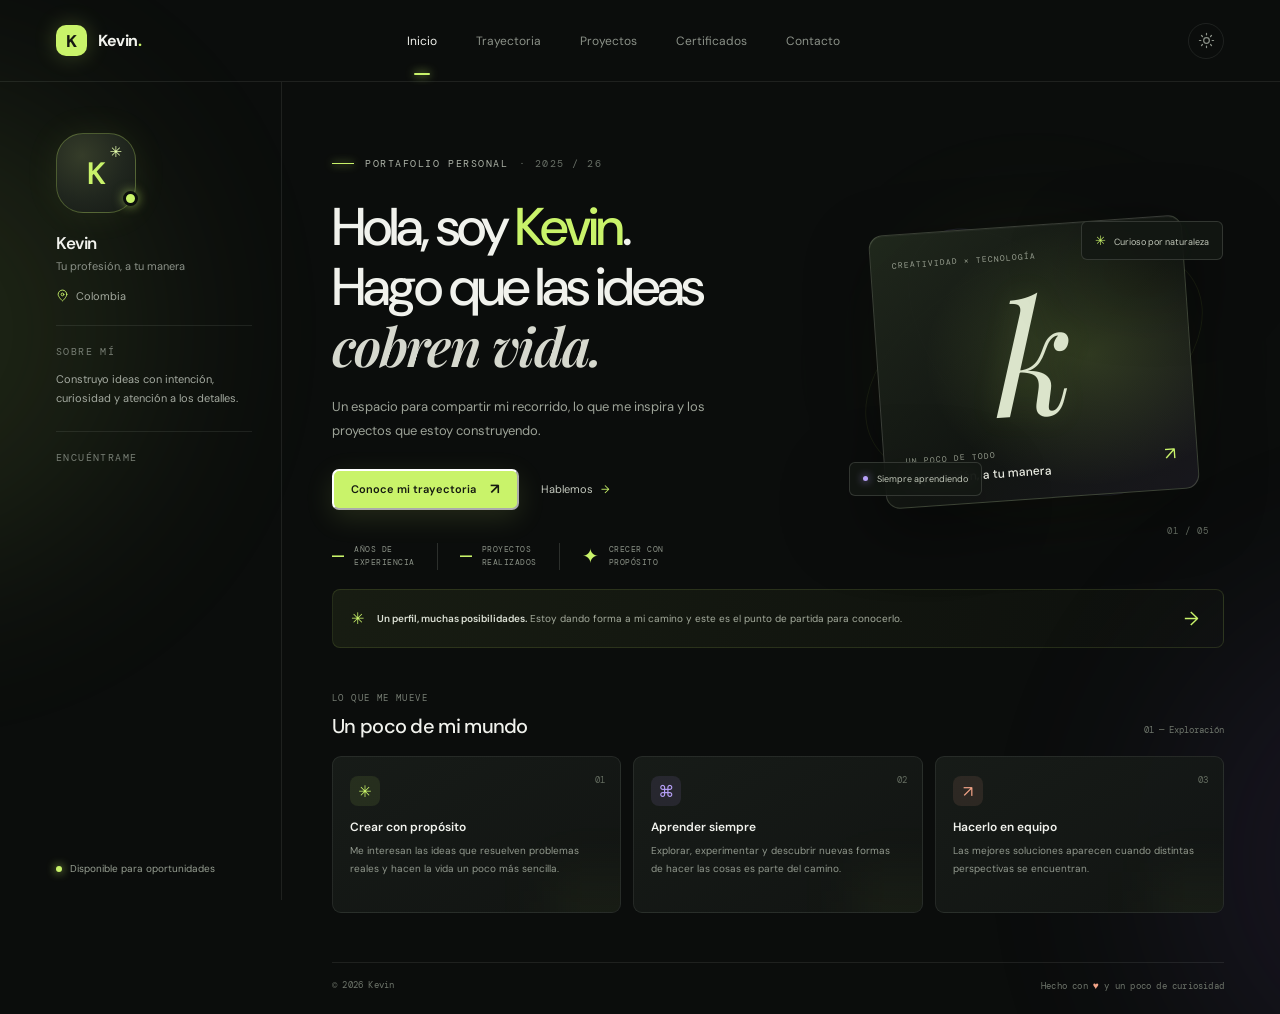
==== commit 3364df21: "Agregar sección de certificados PDF" ====
--- a/index.html
+++ b/index.html
@@ -20,6 +20,7 @@
         <button class="nav-link active" data-view="inicio" aria-current="page">Inicio</button>
         <button class="nav-link" data-view="trayectoria">Trayectoria</button>
         <button class="nav-link" data-view="proyectos">Proyectos</button>
+        <button class="nav-link" data-view="certificados">Certificados</button>
         <button class="nav-link" data-view="contacto">Contacto</button>
       </nav>
       <button class="theme-toggle" aria-label="Cambiar a tema claro" title="Cambiar tema"><svg viewBox="0 0 24 24" aria-hidden="true"><circle cx="12" cy="12" r="4"/><path d="M12 2v2m0 16v2M4.93 4.93l1.42 1.42m11.3 11.3 1.42 1.42M2 12h2m16 0h2M4.93 19.07l1.42-1.42m11.3-11.3 1.42-1.42"/></svg></button>
@@ -50,7 +51,7 @@
               <div class="hero-actions"><button class="button button-primary" data-navigate="trayectoria">Conoce mi trayectoria <span aria-hidden="true">↗</span></button><button class="text-link" data-navigate="contacto">Hablemos <span aria-hidden="true">→</span></button></div>
               <div class="hero-meta"><div class="meta-item"><span class="meta-number" data-stat="years">—</span><span class="meta-caption">AÑOS DE<br />EXPERIENCIA</span></div><span class="meta-separator"></span><div class="meta-item"><span class="meta-number" data-stat="projects">—</span><span class="meta-caption">PROYECTOS<br />REALIZADOS</span></div><span class="meta-separator"></span><div class="meta-item"><span class="meta-number" data-stat="focus">✦</span><span class="meta-caption">CRECER CON<br />PROPÓSITO</span></div></div>
             </div>
-            <div class="hero-art" aria-label="Tarjeta visual de perfil"><div class="art-orbit orbit-one"></div><div class="art-orbit orbit-two"></div><div class="art-glow"></div><div class="art-card"><div class="art-card-top"><span class="art-label">CREATIVIDAD × TECNOLOGÍA</span><span class="art-menu">···</span></div><div class="art-monogram" data-monogram>k<span>.</span></div><div class="art-card-bottom"><div><span class="art-caption">UN POCO DE TODO</span><strong data-profile="role">Tu profesión, a tu manera</strong></div><span class="art-arrow">↗</span></div></div><div class="floating-tag tag-top"><span class="tag-star">✳</span> Curioso por naturaleza</div><div class="floating-tag tag-bottom"><span class="tag-pip"></span> Siempre aprendiendo</div><div class="art-index">01 / 04</div></div>
+              <div class="hero-art" aria-label="Tarjeta visual de perfil"><div class="art-orbit orbit-one"></div><div class="art-orbit orbit-two"></div><div class="art-glow"></div><div class="art-card"><div class="art-card-top"><span class="art-label">CREATIVIDAD × TECNOLOGÍA</span><span class="art-menu">···</span></div><div class="art-monogram" data-monogram>k<span>.</span></div><div class="art-card-bottom"><div><span class="art-caption">UN POCO DE TODO</span><strong data-profile="role">Tu profesión, a tu manera</strong></div><span class="art-arrow">↗</span></div></div><div class="floating-tag tag-top"><span class="tag-star">✳</span> Curioso por naturaleza</div><div class="floating-tag tag-bottom"><span class="tag-pip"></span> Siempre aprendiendo</div><div class="art-index">01 / 05</div></div>
           </div>
           <div class="intro-strip"><div class="strip-icon">✳</div><p><strong>Un perfil, muchas posibilidades.</strong> Estoy dando forma a mi camino y este es el punto de partida para conocerlo.</p><button class="strip-link" data-navigate="trayectoria" aria-label="Ver hoja de vida">→</button></div>
           <div class="section-heading"><div><p class="section-kicker">LO QUE ME MUEVE</p><h2>Un poco de mi mundo</h2></div><span class="heading-note">01 — Exploración</span></div>
@@ -58,18 +59,24 @@
         </section>
 
         <section class="view" id="view-trayectoria" data-view-panel="trayectoria" aria-labelledby="journey-title" hidden>
-          <div class="page-heading"><p class="section-kicker">EL CAMINO HASTA AQUÍ <span>02 / 04</span></p><h1 id="journey-title">Trayectoria<span class="heading-period">.</span></h1><p>Una mirada a las experiencias, aprendizajes y habilidades que forman mi recorrido.</p></div>
+          <div class="page-heading"><p class="section-kicker">EL CAMINO HASTA AQUÍ <span>02 / 05</span></p><h1 id="journey-title">Trayectoria<span class="heading-period">.</span></h1><p>Una mirada a las experiencias, aprendizajes y habilidades que forman mi recorrido.</p></div>
           <div class="resume-columns"><div class="resume-main"><div class="section-heading compact"><div><p class="section-kicker">EXPERIENCIA</p><h2>Donde he aportado</h2></div></div><div class="timeline" id="experience-list"></div><div class="section-heading compact education-heading"><div><p class="section-kicker">FORMACIÓN</p><h2>Lo que he aprendido</h2></div></div><div class="timeline" id="education-list"></div></div><aside class="resume-aside"><div class="skill-card"><p class="section-kicker">HERRAMIENTAS & HABILIDADES</p><h3>Mi caja de herramientas</h3><p class="skill-intro">Cada reto es una oportunidad para aprender algo nuevo.</p><div class="skill-list" id="skills-list"></div></div><div class="quote-card"><div class="quote-mark">“</div><p data-profile="quote">Las buenas ideas toman forma cuando les damos el espacio para crecer.</p><span data-profile="name">Kevin</span></div><div class="download-card"><span class="download-icon">✳</span><span><strong>Hoja de vida en línea</strong><small>Consulta mi trayectoria aquí</small></span><span class="download-arrow">↗</span></div></aside></div>
         </section>
 
         <section class="view" id="view-proyectos" data-view-panel="proyectos" aria-labelledby="projects-title" hidden>
-          <div class="page-heading"><p class="section-kicker">EN LO QUE ESTOY TRABAJANDO <span>03 / 04</span></p><h1 id="projects-title">Proyectos<span class="heading-period">.</span></h1><p>Ideas en proceso, experimentos y cosas que algún día empezaron con un «¿y si…?».</p></div>
+          <div class="page-heading"><p class="section-kicker">EN LO QUE ESTOY TRABAJANDO <span>03 / 05</span></p><h1 id="projects-title">Proyectos<span class="heading-period">.</span></h1><p>Ideas en proceso, experimentos y cosas que algún día empezaron con un «¿y si…?».</p></div>
           <div class="github-banner"><div class="github-banner-copy"><span class="github-kicker"><span class="github-live-dot"></span> CONECTADO CON GITHUB</span><h2>El código habla.<br /><span>Muy pronto, aquí.</span></h2><p>Mis repositorios públicos aparecerán automáticamente en cuanto publique mis primeros proyectos.</p><a class="github-profile-link" data-github-link href="https://github.com" target="_blank" rel="noreferrer">Visitar mi perfil de GitHub <span>↗</span></a></div><div class="github-visual" aria-hidden="true"><div class="github-ring ring-outer"></div><div class="github-ring ring-inner"></div><div class="github-mark">⌘</div><div class="github-spark spark-a">✦</div><div class="github-spark spark-b">✳</div><div class="github-stats"><span class="stat-dot"></span> REPOSITORIOS <strong id="repo-count">—</strong></div></div></div>
           <div class="repo-header"><div><p class="section-kicker">EN MI PERFIL</p><h2>Últimos repositorios</h2></div><span class="repo-sort">Actualizados recientemente <span>⌄</span></span></div><div class="repo-grid" id="repo-grid"><div class="repo-loading"><span class="loader-dot"></span> Consultando GitHub…</div></div><p class="github-note" id="github-note">Los proyectos se actualizan automáticamente desde GitHub.</p>
         </section>
 
+        <section class="view certificates-view" id="view-certificados" data-view-panel="certificados" aria-labelledby="certificates-title" hidden>
+          <div class="page-heading"><p class="section-kicker">APRENDIZAJE EN ACCIÓN <span>04 / 05</span></p><h1 id="certificates-title">Certificados<span class="heading-period">.</span></h1><p>Formación, logros y conocimientos que respaldan mi recorrido profesional.</p></div>
+          <div class="certificates-intro"><span class="certificates-intro-icon" aria-hidden="true">✧</span><p>Una colección de aprendizajes que siguen abriendo caminos. Selecciona cualquier documento para verlo directamente aquí.</p><span class="certificates-intro-count" id="certificate-count">PDF · —</span></div>
+          <div class="certificates-grid" id="certificates-grid" aria-live="polite"><div class="certificate-loading"><span class="loader-dot"></span> Cargando certificados…</div></div>
+        </section>
+
         <section class="view" id="view-contacto" data-view-panel="contacto" aria-labelledby="contact-title" hidden>
-          <div class="page-heading"><p class="section-kicker">UNA CONVERSACIÓN PUEDE SER EL COMIENZO <span>04 / 04</span></p><h1 id="contact-title">Hablemos<span class="heading-period">.</span></h1><p>¿Tienes una idea, una oportunidad o simplemente quieres saludar? Me encantará leerte.</p></div>
+          <div class="page-heading"><p class="section-kicker">UNA CONVERSACIÓN PUEDE SER EL COMIENZO <span>05 / 05</span></p><h1 id="contact-title">Hablemos<span class="heading-period">.</span></h1><p>¿Tienes una idea, una oportunidad o simplemente quieres saludar? Me encantará leerte.</p></div>
           <div class="contact-layout"><div class="contact-card"><div class="contact-orb"></div><p class="section-kicker">ESTOY A UN MENSAJE</p><h2>Las buenas cosas<br /><span>empiezan hablando.</span></h2><p class="contact-copy">Puedes encontrarme en mis redes o escribirme directamente. Siempre estoy abierto a conocer personas y nuevas ideas.</p><a class="button button-primary email-button" data-email-link href="mailto:hola@ejemplo.com">Escríbeme un correo <span>↗</span></a><div class="contact-decoration">✳</div></div><div class="social-panel"><p class="section-kicker">SIGAMOS EN CONTACTO</p><h3>También estoy por aquí</h3><div class="social-list" id="social-list"></div><div class="social-hint">Elige tu plataforma favorita <span>↗</span></div></div></div>
           <div class="contact-footer"><span class="footer-spark">✳</span><p>Gracias por pasar por aquí. <span>Que tengas un gran día.</span></p><span class="footer-signature">K.</span></div>
         </section>
@@ -77,5 +84,12 @@
       </div>
     </main>
     <div class="toast" role="status" aria-live="polite"></div>
+    <dialog class="certificate-dialog" id="certificate-dialog" aria-labelledby="certificate-dialog-title">
+      <div class="certificate-dialog-shell">
+        <header class="certificate-dialog-header"><div><p class="section-kicker">VISTA DEL DOCUMENTO</p><h2 id="certificate-dialog-title">Certificado</h2></div><button class="certificate-dialog-close" id="certificate-dialog-close" type="button" aria-label="Cerrar visor">×</button></header>
+        <div class="certificate-frame-wrap"><iframe id="certificate-frame" title="Visor del certificado PDF" allow="fullscreen"></iframe></div>
+        <footer class="certificate-dialog-footer"><a class="certificate-open-link" id="certificate-open-tab" target="_blank" rel="noopener noreferrer">Abrir en una pestaña nueva ↗</a><a class="certificate-download-link" id="certificate-download" target="_blank" rel="noopener noreferrer">Descargar PDF ↓</a></footer>
+      </div>
+    </dialog>
   </body>
 </html>
--- a/styles.css
+++ b/styles.css
@@ -10,3 +10,4 @@
 @media(max-width:600px){.topbar{padding:0 19px}.menu-toggle{display:flex;flex-direction:column;gap:5px;border:1px solid var(--line);background:transparent;width:35px;height:35px;border-radius:9px;align-items:center;justify-content:center;margin-left:auto;cursor:pointer}.menu-toggle span{width:14px;height:1px;background:#cdd3c6;transition:.2s}.menu-toggle[aria-expanded="true"] span:first-child{transform:translateY(3px) rotate(45deg)}.menu-toggle[aria-expanded="true"] span:last-child{transform:translateY(-3px) rotate(-45deg)}.nav{position:absolute;left:13px;right:13px;top:61px;padding:8px;display:grid;grid-template-columns:1fr 1fr;gap:3px;background:#151915;border:1px solid var(--line-strong);border-radius:11px;box-shadow:var(--shadow);opacity:0;visibility:hidden;transform:translateY(-7px);transition:.2s}.nav.open{opacity:1;visibility:visible;transform:translateY(0)}.nav-link{padding:12px;text-align:left;border-radius:6px}.nav-link.active{background:var(--lime-soft);color:var(--lime)}.nav-link.active:after{display:none}.theme-toggle{margin-left:10px}.page-shell{padding:0 19px;display:block}.side-rail{display:none}.view{padding-top:37px}.hero-grid{padding-top:0}.hero-copy h1{font-size:clamp(40px,11vw,53px);letter-spacing:-2.5px;margin:24px 0 13px}.hero-description{font-size:12px}.hero-actions{margin-top:19px;gap:16px}.hero-meta{margin-top:26px;gap:13px}.meta-number{font-size:17px}.meta-caption{font-size:7px}.hero-art{height:253px;margin-top:2px}.art-card{width:243px;height:213px}.art-monogram{font-size:115px}.floating-tag{padding:8px 10px}.floating-tag.tag-top{right:calc(50% - 150px);top:22px}.floating-tag.tag-bottom{left:calc(50% - 146px);bottom:34px}.art-index{right:calc(50% - 155px);bottom:5px}.intro-strip{padding:12px;margin-bottom:35px}.intro-strip p{font-size:9px}.section-heading h2{font-size:18px}.heading-note{font-size:8px}.site-footer{margin-top:35px;font-size:8px}.site-footer span:last-child{text-align:right}.page-heading{padding-top:5px;padding-bottom:25px}.page-heading h1{font-size:39px;margin-top:17px}.page-heading>p:last-child{font-size:11px}.resume-aside{grid-template-columns:1fr}.download-card{grid-column:auto}.github-banner{grid-template-columns:1fr;min-height:350px}.github-banner-copy{padding:22px}.github-visual{min-height:155px}.github-ring.ring-outer{width:177px;height:125px}.github-ring.ring-inner{width:148px;height:104px}.github-mark{width:61px;height:61px;border-radius:20px;font-size:29px}.github-spark.spark-a{right:calc(50% - 105px);top:16px}.github-spark.spark-b{left:calc(50% - 105px);bottom:19px}.github-stats{bottom:9px;right:11px}.repo-header{align-items:center}.repo-sort{font-size:7px}.repo-header h2{font-size:14px}.empty-repos{min-height:200px;padding:18px}.social-list{grid-template-columns:1fr}.contact-card,.social-panel{padding:20px}.contact-card h2{font-size:23px}.contact-decoration{font-size:36px;right:17px}.contact-footer{margin-top:21px}}
 @media(prefers-reduced-motion:reduce){*,*:before,*:after{scroll-behavior:auto!important;animation-duration:.01ms!important;animation-iteration-count:1!important;transition-duration:.01ms!important}}
 .social-row-placeholder{cursor:default;border-style:dashed;opacity:.74}.social-row-placeholder:hover{transform:none;border-color:var(--line);background:transparent}
+.certificates-view{position:relative;isolation:isolate}.certificates-view:before{content:"";position:absolute;z-index:-1;top:90px;right:-80px;width:330px;height:330px;border-radius:50%;background:radial-gradient(circle,rgba(183,160,248,.12),rgba(201,243,106,.045) 36%,transparent 70%);filter:blur(24px);pointer-events:none}.certificates-intro{display:flex;align-items:center;gap:13px;padding:15px 17px;margin:0 0 20px;border:1px solid rgba(183,160,248,.16);border-radius:9px;background:linear-gradient(100deg,rgba(183,160,248,.07),rgba(201,243,106,.025));box-shadow:inset 0 1px rgba(255,255,255,.025)}.certificates-intro-icon{width:34px;height:34px;flex:0 0 auto;display:grid;place-items:center;border:1px solid rgba(183,160,248,.22);border-radius:10px;color:var(--violet);font-size:19px;background:rgba(183,160,248,.08)}.certificates-intro p{margin:0;color:#a7aea2;font-size:10px;line-height:1.7;flex:1}.certificates-intro-count{font:8px var(--mono);letter-spacing:.8px;color:var(--violet);white-space:nowrap}.certificates-grid{display:grid;grid-template-columns:repeat(2,minmax(0,1fr));gap:15px}.certificate-card{min-width:0;overflow:hidden;border:1px solid rgba(233,239,226,.11);border-radius:11px;background:linear-gradient(145deg,rgba(25,30,26,.97),rgba(17,20,18,.98));box-shadow:0 16px 44px rgba(0,0,0,.18),inset 0 1px rgba(255,255,255,.025);transition:transform .25s,border-color .25s,box-shadow .25s}.certificate-card:hover{transform:translateY(-3px);border-color:rgba(183,160,248,.34);box-shadow:0 18px 52px rgba(0,0,0,.25),0 0 28px rgba(183,160,248,.07)}.certificate-preview{height:208px;position:relative;overflow:hidden;background:radial-gradient(ellipse at 50% 18%,rgba(183,160,248,.12),transparent 58%),#0e110f;border-bottom:1px solid var(--line)}.certificate-preview:before{content:"";position:absolute;inset:13px 17% -20px;border:1px solid rgba(232,236,224,.13);border-radius:3px 3px 0 0;box-shadow:0 0 28px rgba(183,160,248,.08);pointer-events:none;z-index:1}.certificate-preview iframe{position:absolute;inset:0;width:100%;height:100%;border:0;pointer-events:none;background:#f9f9f5}.certificate-preview-label{position:absolute;top:11px;left:11px;z-index:2;display:inline-flex;align-items:center;gap:7px;padding:6px 8px;border:1px solid rgba(255,255,255,.13);border-radius:5px;background:rgba(12,15,13,.82);backdrop-filter:blur(12px);font:7px var(--mono);letter-spacing:.8px;color:#dce1d7}.certificate-preview-label span{color:var(--violet)}.certificate-preview-glow{position:absolute;z-index:1;inset:auto 0 0;height:42px;background:linear-gradient(transparent,rgba(14,17,15,.56));pointer-events:none}.certificate-card-body{padding:17px}.certificate-date{margin:0 0 8px;font:8px var(--mono);letter-spacing:.5px;text-transform:uppercase;color:var(--violet)}.certificate-card h2{font-size:14px;line-height:1.45;font-weight:600;letter-spacing:-.25px;margin:0 0 5px}.certificate-issuer{font-size:10px;color:#8d968a;margin:0;line-height:1.6}.certificate-card-actions{display:flex;align-items:center;gap:13px;margin-top:15px}.certificate-view-button{height:34px;padding:0 12px;border:0;font-size:9px}.certificate-view-button span{font-size:12px}.certificate-quick-link{font:8px var(--mono);color:#a2aa9d;transition:color .2s}.certificate-quick-link:hover{color:var(--lime)}.certificate-empty,.certificate-loading{grid-column:1/-1;min-height:235px;display:flex;flex-direction:column;align-items:center;justify-content:center;text-align:center;border:1px dashed rgba(183,160,248,.19);border-radius:12px;padding:28px;background:radial-gradient(ellipse at 50% 20%,rgba(183,160,248,.07),transparent 55%),rgba(18,21,19,.68)}.certificate-empty-icon{width:48px;height:48px;display:grid;place-items:center;border:1px solid rgba(183,160,248,.2);border-radius:14px;color:var(--violet);font:10px var(--mono);letter-spacing:.5px;background:rgba(183,160,248,.08);box-shadow:0 0 28px rgba(183,160,248,.1);margin-bottom:13px}.certificate-empty h2{font-size:16px;font-weight:500;margin:0 0 8px}.certificate-empty p{max-width:350px;color:#8f988c;font-size:10px;line-height:1.8;margin:0}.certificate-empty-note{font:7px var(--mono);letter-spacing:1.1px;color:#70796c;margin-top:18px}.certificate-loading{min-height:120px;flex-direction:row;gap:9px;color:#939b90;font:9px var(--mono)}.certificate-dialog{width:min(1100px,94vw);height:min(900px,92dvh);max-width:none;max-height:none;padding:0;border:1px solid rgba(233,239,226,.16);border-radius:12px;background:#111411;color:var(--text);box-shadow:0 30px 100px rgba(0,0,0,.65);overflow:hidden}.certificate-dialog::backdrop{background:rgba(4,6,5,.83);backdrop-filter:blur(9px)}.certificate-dialog-shell{height:100%;min-height:0;display:flex;flex-direction:column}.certificate-dialog-header,.certificate-dialog-footer{flex:0 0 auto;display:flex;align-items:center;justify-content:space-between;gap:16px;padding:13px 17px;background:#121612}.certificate-dialog-header{border-bottom:1px solid var(--line)}.certificate-dialog-header .section-kicker{font-size:7px}.certificate-dialog-header h2{font-size:13px;font-weight:500;margin:5px 0 0}.certificate-dialog-close{width:31px;height:31px;border:1px solid var(--line-strong);border-radius:8px;background:transparent;color:#c3cabe;font-size:22px;line-height:1;cursor:pointer}.certificate-dialog-close:hover{color:var(--lime);border-color:rgba(201,243,106,.4)}.certificate-frame-wrap{flex:1;min-height:0;background:#282a28}.certificate-frame-wrap iframe{display:block;width:100%;height:100%;border:0;background:#fff}.certificate-dialog-footer{border-top:1px solid var(--line)}.certificate-open-link,.certificate-download-link{font:8px var(--mono);color:#b4bdaf}.certificate-open-link:hover{color:var(--lime)}.certificate-download-link{padding:9px 11px;border:1px solid rgba(201,243,106,.25);border-radius:6px;color:var(--lime);background:rgba(201,243,106,.06)}.certificate-download-link:hover{background:rgba(201,243,106,.12)}body.light .certificates-intro{background:linear-gradient(100deg,rgba(120,88,189,.06),rgba(113,157,32,.025))}body.light .certificates-intro p,body.light .certificate-issuer{color:#667063}body.light .certificate-card{background:linear-gradient(145deg,#fff,#f5f7f1)}body.light .certificate-card h2{color:#283023}body.light .certificate-empty{background:radial-gradient(ellipse at 50% 20%,rgba(120,88,189,.06),transparent 55%),#fbfcf8}body.light .certificate-empty p{color:#697366}body.light .certificate-dialog{background:#f7f8f3;color:#22271f}body.light .certificate-dialog-header,body.light .certificate-dialog-footer{background:#f7f8f3}body.light .certificate-dialog-close{color:#4b5446}@media(max-width:820px){.certificates-grid{grid-template-columns:repeat(2,minmax(0,1fr))}}@media(max-width:600px){.certificates-intro{align-items:flex-start;padding:13px;gap:10px}.certificates-intro-icon{width:30px;height:30px}.certificates-intro p{font-size:9px}.certificates-intro-count{font-size:7px}.certificates-grid{grid-template-columns:1fr}.certificate-preview{height:218px}.certificate-card-actions{justify-content:space-between}.certificate-dialog{width:100vw;height:100dvh;border-radius:0;border:0}.certificate-dialog-header,.certificate-dialog-footer{padding:12px}.certificate-open-link,.certificate-download-link{font-size:7px}.certificate-empty{min-height:210px}}
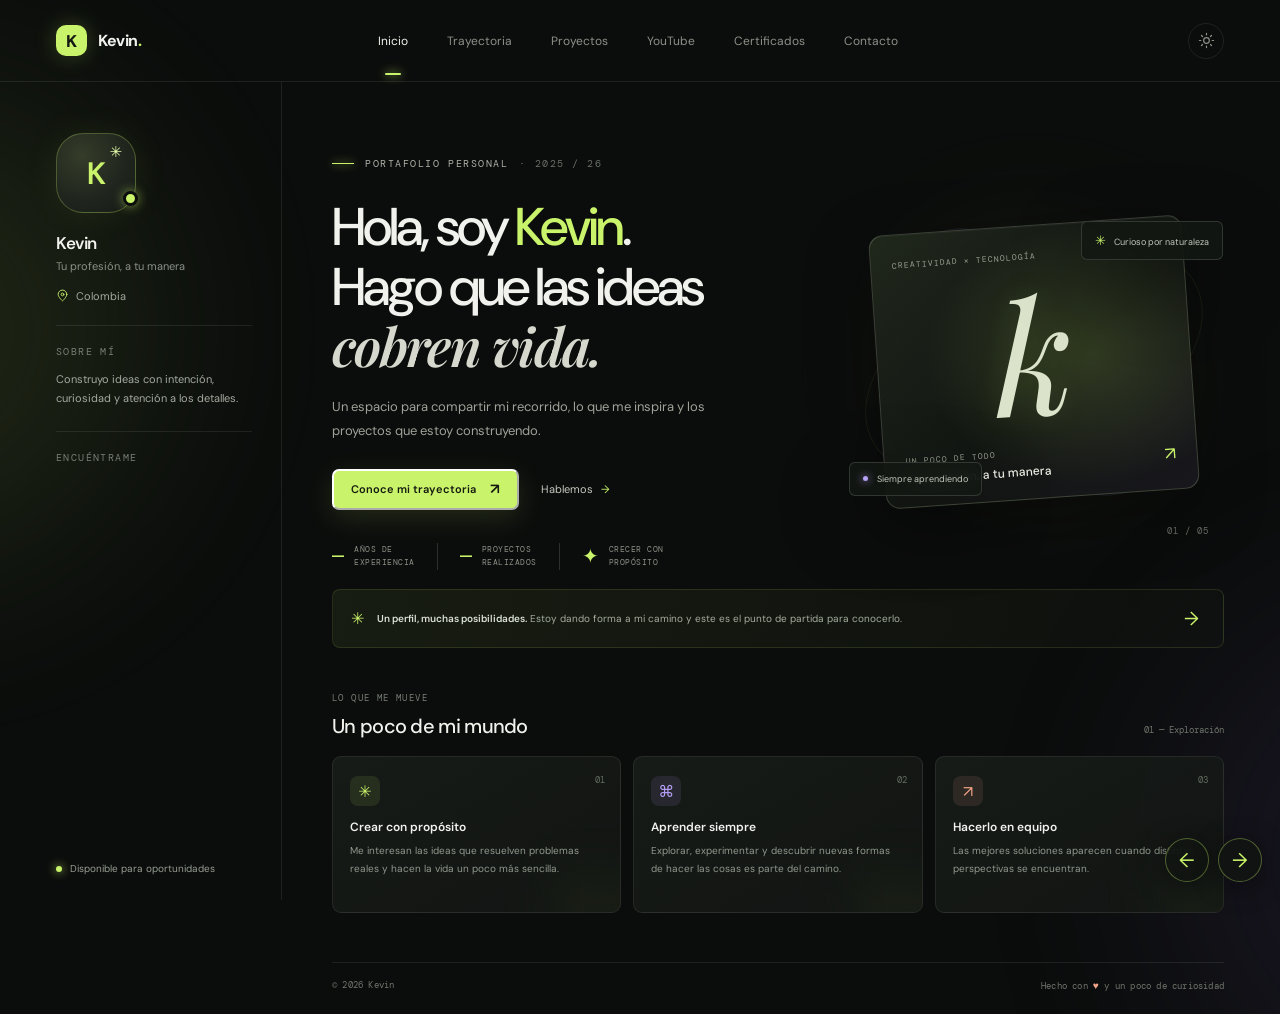
==== commit 3c37d1e5: "Añadir diplomas y sección YouTube" ====
--- a/index.html
+++ b/index.html
@@ -20,6 +20,7 @@
         <button class="nav-link active" data-view="inicio" aria-current="page">Inicio</button>
         <button class="nav-link" data-view="trayectoria">Trayectoria</button>
         <button class="nav-link" data-view="proyectos">Proyectos</button>
+        <button class="nav-link" data-view="youtube">YouTube</button>
         <button class="nav-link" data-view="certificados">Certificados</button>
         <button class="nav-link" data-view="contacto">Contacto</button>
       </nav>
@@ -71,9 +72,12 @@
 
         <section class="view certificates-view" id="view-certificados" data-view-panel="certificados" aria-labelledby="certificates-title" hidden>
           <div class="page-heading"><p class="section-kicker">APRENDIZAJE EN ACCIÓN <span>04 / 05</span></p><h1 id="certificates-title">Certificados<span class="heading-period">.</span></h1><p>Formación, logros y conocimientos que respaldan mi recorrido profesional.</p></div>
-          <div class="certificates-intro"><span class="certificates-intro-icon" aria-hidden="true">✧</span><p>Una colección de aprendizajes que siguen abriendo caminos. Selecciona cualquier documento para verlo directamente aquí.</p><span class="certificates-intro-count" id="certificate-count">PDF · —</span></div>
+          <div class="repo-header"><div><p class="section-kicker">FORMACIÓN ACADÉMICA</p><h2>Diplomas</h2></div><span class="repo-sort">Documentos PDF</span></div><div class="certificates-intro"><span class="certificates-intro-icon" aria-hidden="true">✧</span><p>Una colección de aprendizajes que siguen abriendo caminos. Selecciona cualquier documento para verlo directamente aquí.</p><span class="certificates-intro-count" id="diploma-count">PDF · —</span></div><div class="certificates-grid" id="diplomas-grid" aria-live="polite"></div>
+          <div class="repo-header certificate-lower-heading"><div><p class="section-kicker">APRENDIZAJE EN ACCIÓN</p><h2>Certificados</h2></div><span class="repo-sort" id="certificate-count">PDF · —</span></div>
           <div class="certificates-grid" id="certificates-grid" aria-live="polite"><div class="certificate-loading"><span class="loader-dot"></span> Cargando certificados…</div></div>
         </section>
+
+        <section class="view" id="view-youtube" data-view-panel="youtube" aria-labelledby="youtube-title" hidden><div class="page-heading"><p class="section-kicker">VIDEOS Y APRENDIZAJES <span>05 / 06</span></p><h1 id="youtube-title">YouTube<span class="heading-period">.</span></h1><p>Videos recientes del canal, actualizados automáticamente.</p></div><div id="youtube-content" class="youtube-content"><p class="certificate-empty">Configura el ID del canal desde el panel de administración.</p></div></section>
 
         <section class="view" id="view-contacto" data-view-panel="contacto" aria-labelledby="contact-title" hidden>
           <div class="page-heading"><p class="section-kicker">UNA CONVERSACIÓN PUEDE SER EL COMIENZO <span>05 / 05</span></p><h1 id="contact-title">Hablemos<span class="heading-period">.</span></h1><p>¿Tienes una idea, una oportunidad o simplemente quieres saludar? Me encantará leerte.</p></div>
@@ -91,5 +95,6 @@
         <footer class="certificate-dialog-footer"><a class="certificate-open-link" id="certificate-open-tab" target="_blank" rel="noopener noreferrer">Abrir en una pestaña nueva ↗</a><a class="certificate-download-link" id="certificate-download" target="_blank" rel="noopener noreferrer">Descargar PDF ↓</a></footer>
       </div>
     </dialog>
+    <div class="quick-navigation" aria-label="Navegación entre secciones"><button type="button" id="section-previous" aria-label="Sección anterior">←</button><button type="button" id="section-next" aria-label="Sección siguiente">→</button></div>
   </body>
 </html>
--- a/styles.css
+++ b/styles.css
@@ -11,3 +11,5 @@
 @media(prefers-reduced-motion:reduce){*,*:before,*:after{scroll-behavior:auto!important;animation-duration:.01ms!important;animation-iteration-count:1!important;transition-duration:.01ms!important}}
 .social-row-placeholder{cursor:default;border-style:dashed;opacity:.74}.social-row-placeholder:hover{transform:none;border-color:var(--line);background:transparent}
 .certificates-view{position:relative;isolation:isolate}.certificates-view:before{content:"";position:absolute;z-index:-1;top:90px;right:-80px;width:330px;height:330px;border-radius:50%;background:radial-gradient(circle,rgba(183,160,248,.12),rgba(201,243,106,.045) 36%,transparent 70%);filter:blur(24px);pointer-events:none}.certificates-intro{display:flex;align-items:center;gap:13px;padding:15px 17px;margin:0 0 20px;border:1px solid rgba(183,160,248,.16);border-radius:9px;background:linear-gradient(100deg,rgba(183,160,248,.07),rgba(201,243,106,.025));box-shadow:inset 0 1px rgba(255,255,255,.025)}.certificates-intro-icon{width:34px;height:34px;flex:0 0 auto;display:grid;place-items:center;border:1px solid rgba(183,160,248,.22);border-radius:10px;color:var(--violet);font-size:19px;background:rgba(183,160,248,.08)}.certificates-intro p{margin:0;color:#a7aea2;font-size:10px;line-height:1.7;flex:1}.certificates-intro-count{font:8px var(--mono);letter-spacing:.8px;color:var(--violet);white-space:nowrap}.certificates-grid{display:grid;grid-template-columns:repeat(2,minmax(0,1fr));gap:15px}.certificate-card{min-width:0;overflow:hidden;border:1px solid rgba(233,239,226,.11);border-radius:11px;background:linear-gradient(145deg,rgba(25,30,26,.97),rgba(17,20,18,.98));box-shadow:0 16px 44px rgba(0,0,0,.18),inset 0 1px rgba(255,255,255,.025);transition:transform .25s,border-color .25s,box-shadow .25s}.certificate-card:hover{transform:translateY(-3px);border-color:rgba(183,160,248,.34);box-shadow:0 18px 52px rgba(0,0,0,.25),0 0 28px rgba(183,160,248,.07)}.certificate-preview{height:208px;position:relative;overflow:hidden;background:radial-gradient(ellipse at 50% 18%,rgba(183,160,248,.12),transparent 58%),#0e110f;border-bottom:1px solid var(--line)}.certificate-preview:before{content:"";position:absolute;inset:13px 17% -20px;border:1px solid rgba(232,236,224,.13);border-radius:3px 3px 0 0;box-shadow:0 0 28px rgba(183,160,248,.08);pointer-events:none;z-index:1}.certificate-preview iframe{position:absolute;inset:0;width:100%;height:100%;border:0;pointer-events:none;background:#f9f9f5}.certificate-preview-label{position:absolute;top:11px;left:11px;z-index:2;display:inline-flex;align-items:center;gap:7px;padding:6px 8px;border:1px solid rgba(255,255,255,.13);border-radius:5px;background:rgba(12,15,13,.82);backdrop-filter:blur(12px);font:7px var(--mono);letter-spacing:.8px;color:#dce1d7}.certificate-preview-label span{color:var(--violet)}.certificate-preview-glow{position:absolute;z-index:1;inset:auto 0 0;height:42px;background:linear-gradient(transparent,rgba(14,17,15,.56));pointer-events:none}.certificate-card-body{padding:17px}.certificate-date{margin:0 0 8px;font:8px var(--mono);letter-spacing:.5px;text-transform:uppercase;color:var(--violet)}.certificate-card h2{font-size:14px;line-height:1.45;font-weight:600;letter-spacing:-.25px;margin:0 0 5px}.certificate-issuer{font-size:10px;color:#8d968a;margin:0;line-height:1.6}.certificate-card-actions{display:flex;align-items:center;gap:13px;margin-top:15px}.certificate-view-button{height:34px;padding:0 12px;border:0;font-size:9px}.certificate-view-button span{font-size:12px}.certificate-quick-link{font:8px var(--mono);color:#a2aa9d;transition:color .2s}.certificate-quick-link:hover{color:var(--lime)}.certificate-empty,.certificate-loading{grid-column:1/-1;min-height:235px;display:flex;flex-direction:column;align-items:center;justify-content:center;text-align:center;border:1px dashed rgba(183,160,248,.19);border-radius:12px;padding:28px;background:radial-gradient(ellipse at 50% 20%,rgba(183,160,248,.07),transparent 55%),rgba(18,21,19,.68)}.certificate-empty-icon{width:48px;height:48px;display:grid;place-items:center;border:1px solid rgba(183,160,248,.2);border-radius:14px;color:var(--violet);font:10px var(--mono);letter-spacing:.5px;background:rgba(183,160,248,.08);box-shadow:0 0 28px rgba(183,160,248,.1);margin-bottom:13px}.certificate-empty h2{font-size:16px;font-weight:500;margin:0 0 8px}.certificate-empty p{max-width:350px;color:#8f988c;font-size:10px;line-height:1.8;margin:0}.certificate-empty-note{font:7px var(--mono);letter-spacing:1.1px;color:#70796c;margin-top:18px}.certificate-loading{min-height:120px;flex-direction:row;gap:9px;color:#939b90;font:9px var(--mono)}.certificate-dialog{width:min(1100px,94vw);height:min(900px,92dvh);max-width:none;max-height:none;padding:0;border:1px solid rgba(233,239,226,.16);border-radius:12px;background:#111411;color:var(--text);box-shadow:0 30px 100px rgba(0,0,0,.65);overflow:hidden}.certificate-dialog::backdrop{background:rgba(4,6,5,.83);backdrop-filter:blur(9px)}.certificate-dialog-shell{height:100%;min-height:0;display:flex;flex-direction:column}.certificate-dialog-header,.certificate-dialog-footer{flex:0 0 auto;display:flex;align-items:center;justify-content:space-between;gap:16px;padding:13px 17px;background:#121612}.certificate-dialog-header{border-bottom:1px solid var(--line)}.certificate-dialog-header .section-kicker{font-size:7px}.certificate-dialog-header h2{font-size:13px;font-weight:500;margin:5px 0 0}.certificate-dialog-close{width:31px;height:31px;border:1px solid var(--line-strong);border-radius:8px;background:transparent;color:#c3cabe;font-size:22px;line-height:1;cursor:pointer}.certificate-dialog-close:hover{color:var(--lime);border-color:rgba(201,243,106,.4)}.certificate-frame-wrap{flex:1;min-height:0;background:#282a28}.certificate-frame-wrap iframe{display:block;width:100%;height:100%;border:0;background:#fff}.certificate-dialog-footer{border-top:1px solid var(--line)}.certificate-open-link,.certificate-download-link{font:8px var(--mono);color:#b4bdaf}.certificate-open-link:hover{color:var(--lime)}.certificate-download-link{padding:9px 11px;border:1px solid rgba(201,243,106,.25);border-radius:6px;color:var(--lime);background:rgba(201,243,106,.06)}.certificate-download-link:hover{background:rgba(201,243,106,.12)}body.light .certificates-intro{background:linear-gradient(100deg,rgba(120,88,189,.06),rgba(113,157,32,.025))}body.light .certificates-intro p,body.light .certificate-issuer{color:#667063}body.light .certificate-card{background:linear-gradient(145deg,#fff,#f5f7f1)}body.light .certificate-card h2{color:#283023}body.light .certificate-empty{background:radial-gradient(ellipse at 50% 20%,rgba(120,88,189,.06),transparent 55%),#fbfcf8}body.light .certificate-empty p{color:#697366}body.light .certificate-dialog{background:#f7f8f3;color:#22271f}body.light .certificate-dialog-header,body.light .certificate-dialog-footer{background:#f7f8f3}body.light .certificate-dialog-close{color:#4b5446}@media(max-width:820px){.certificates-grid{grid-template-columns:repeat(2,minmax(0,1fr))}}@media(max-width:600px){.certificates-intro{align-items:flex-start;padding:13px;gap:10px}.certificates-intro-icon{width:30px;height:30px}.certificates-intro p{font-size:9px}.certificates-intro-count{font-size:7px}.certificates-grid{grid-template-columns:1fr}.certificate-preview{height:218px}.certificate-card-actions{justify-content:space-between}.certificate-dialog{width:100vw;height:100dvh;border-radius:0;border:0}.certificate-dialog-header,.certificate-dialog-footer{padding:12px}.certificate-open-link,.certificate-download-link{font-size:7px}.certificate-empty{min-height:210px}}
+
+.quick-navigation{position:fixed;z-index:30;right:18px;bottom:18px;display:flex;gap:9px}.quick-navigation button{width:44px;height:44px;border:1px solid rgba(201,243,106,.35);border-radius:50%;background:rgba(17,20,17,.82);backdrop-filter:blur(12px);color:var(--lime);font-size:20px;cursor:pointer;box-shadow:0 5px 28px #0006}.youtube-feature{max-width:850px;margin:24px auto}.youtube-feature iframe{width:100%;aspect-ratio:16/9;border:0;border-radius:14px;box-shadow:0 10px 45px #b7a0f822}.youtube-grid{display:grid;grid-template-columns:repeat(auto-fit,minmax(180px,1fr));gap:16px}.youtube-video{display:grid;gap:9px;color:var(--text);font-size:13px}.youtube-video img{width:100%;border-radius:10px}.certificate-lower-heading{margin-top:44px}.youtube-feature h2{font-size:20px}.quick-navigation button:hover{box-shadow:0 0 24px #c9f36a55}@media(max-width:600px){.quick-navigation{right:12px;bottom:12px}.quick-navigation button{width:42px;height:42px}}
